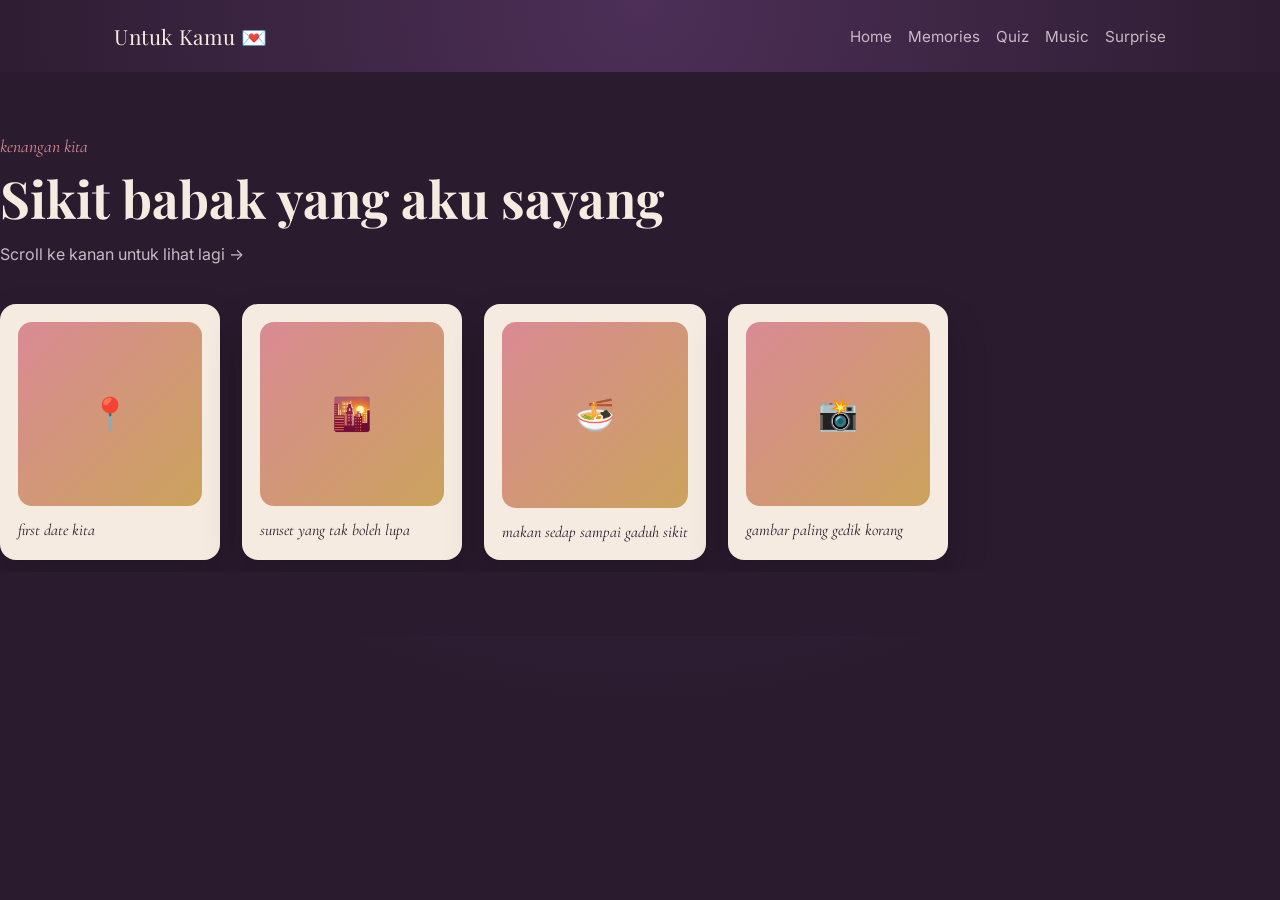
==== memories.html @ 42beefa0 "Prepare website and add README" ====
<!DOCTYPE html>
<html lang="ms">
<head>
<meta charset="UTF-8">
<meta name="viewport" content="width=device-width, initial-scale=1.0">
<title>Memories — Untuk Kamu 💌</title>
<link rel="preconnect" href="https://fonts.googleapis.com">
<link rel="preconnect" href="https://fonts.gstatic.com" crossorigin>
<link href="https://fonts.googleapis.com/css2?family=Cormorant+Garamond:ital,wght@0,400;0,600;1,500&family=Playfair+Display:wght@600;700&family=Inter:wght@400;500;600&display=swap" rel="stylesheet">
<link rel="stylesheet" href="styles.css">
</head>
<body>
<header class="page-header">
  <div class="site-brand">Untuk Kamu 💌</div>
  <nav class="site-nav">
    <a href="index.html">Home</a>
    <a href="memories.html">Memories</a>
    <a href="quiz.html">Quiz</a>
    <a href="music.html">Music</a>
    <a href="surprise.html">Surprise</a>
  </nav>
</header>
<section id="timeline">
  <div class="eyebrow">kenangan kita</div>
  <h1>Sikit babak yang aku sayang</h1>
  <p class="sub">Scroll ke kanan untuk lihat lagi →</p>
  <div class="thread">
    <div class="polaroid"><div class="photo">📍</div><div class="cap">first date kita</div></div>
    <div class="polaroid"><div class="photo">🌇</div><div class="cap">sunset yang tak boleh lupa</div></div>
    <div class="polaroid"><div class="photo">🍜</div><div class="cap">makan sedap sampai gaduh sikit</div></div>
    <div class="polaroid"><div class="photo">📸</div><div class="cap">gambar paling gedik korang</div></div>
  </div>
</section>
</body>
</html>
---- styles.css ----
:root {
  --bg: #2A1B2E;
  --bg-soft: #3A2740;
  --ink: #F5EBE0;
  --ink-dim: #C9B8C4;
  --gold: #CBA35C;
  --rose: #D98A94;
  --sage: #8FA283;
  --surface: rgba(245,235,224,0.12);
}

* {
  box-sizing: border-box;
}

html {
  scroll-behavior: smooth;
}

body {
  margin: 0;
  min-height: 100vh;
  font-family: 'Inter', sans-serif;
  color: var(--ink);
  background: radial-gradient(circle at top, #4d2f57 0%, var(--bg) 65%);
  overflow-x: hidden;
}

body.intro-active {
  overflow: hidden;
}

a {
  color: inherit;
  text-decoration: none;
}

.page-header {
  display: flex;
  justify-content: space-between;
  align-items: center;
  padding: 22px 24px;
  max-width: 1100px;
  margin: 0 auto;
}

.site-brand {
  font-family: 'Playfair Display', serif;
  font-size: 1.3rem;
  letter-spacing: 0.03em;
}

.site-nav {
  display: flex;
  gap: 16px;
  flex-wrap: wrap;
}

.site-nav a {
  color: var(--ink-dim);
  font-size: 0.95rem;
  transition: color 0.2s ease;
}

.site-nav a:hover {
  color: var(--gold);
}

.intro {
  position: fixed;
  inset: 0;
  z-index: 1000;
  min-height: 100vh;
  padding: 40px 24px;
  display: flex;
  flex-direction: column;
  align-items: center;
  justify-content: center;
  gap: 20px;
  text-align: center;
  background: radial-gradient(circle at top, rgba(74, 42, 86, 0.95), rgba(42, 27, 46, 1));
}

.intro h1 {
  font-family: 'Playfair Display', serif;
  font-size: clamp(2.4rem, 6vw, 4rem);
  margin: 0;
}

.intro p {
  max-width: 520px;
  line-height: 1.7;
  color: rgba(245,235,224,0.9);
}

.intro-message {
  display: flex;
  align-items: center;
  gap: 10px;
  font-family: 'Cormorant Garamond', serif;
  font-size: clamp(1rem, 3vw, 1.4rem);
  color: rgba(245,235,224,0.95);
}

.cursor {
  display: inline-block;
  animation: blink 1s steps(2, start) infinite;
}

@keyframes blink {
  to { visibility: hidden; }
}

.intro-button {
  border: none;
  border-radius: 999px;
  padding: 14px 28px;
  background: rgba(245,235,224,0.16);
  color: #fff;
  font-size: 1rem;
  cursor: pointer;
  transition: transform 0.2s ease, background 0.2s ease;
}

.intro-button:disabled {
  opacity: 0.55;
  cursor: not-allowed;
}

.intro-button:hover:not(:disabled) {
  transform: translateY(-2px);
  background: rgba(245,235,224,0.28);
}

.container {
  max-width: 1000px;
  margin: 0 auto;
  padding: 0 24px 48px;
}

main {
  max-width: 820px;
  margin: 0 auto;
}

section {
  padding: 64px 0;
}

.eyebrow {
  font-family: 'Cormorant Garamond', serif;
  font-style: italic;
  font-size: 1.1rem;
  color: var(--rose);
  margin-bottom: 12px;
}

h1,
h2 {
  font-family: 'Playfair Display', serif;
  font-weight: 700;
  line-height: 1.15;
  margin: 0;
}

h1 {
  font-size: clamp(2rem, 4vw, 3.6rem);
}

h2 {
  font-size: clamp(1.9rem, 3vw, 2.8rem);
}

p.sub,
.q-feedback,
.site-footer {
  color: var(--ink-dim);
}

#hero {
  background: radial-gradient(ellipse at top, var(--bg-soft) 0%, var(--bg) 70%);
  text-align: center;
  padding-bottom: 48px;
}

#hero .sub {
  margin: 16px auto 32px;
  max-width: 540px;
  font-size: 1.05rem;
}

.countdown {
  display: flex;
  gap: 18px;
  flex-wrap: wrap;
  justify-content: center;
}

.cd-box {
  min-width: 90px;
  background: rgba(245,235,224,0.08);
  border: 1px solid rgba(203,163,92,0.35);
  border-radius: 16px;
  padding: 18px 16px;
}

.cd-num {
  font-family: 'Playfair Display', serif;
  font-size: 2rem;
  color: var(--gold);
}

.cd-label {
  margin-top: 6px;
  color: var(--ink-dim);
  font-size: 0.75rem;
  letter-spacing: 0.12em;
  text-transform: uppercase;
}

#timeline {
  background: var(--bg);
}

.thread {
  display: flex;
  gap: 22px;
  overflow-x: auto;
  padding: 24px 0 12px;
  scroll-snap-type: x mandatory;
}

.polaroid {
  min-width: 220px;
  background: #F5EBE0;
  border-radius: 16px;
  padding: 18px;
  box-shadow: 0 20px 40px rgba(0,0,0,0.18);
  scroll-snap-align: center;
}

.polaroid .photo {
  width: 100%;
  aspect-ratio: 1 / 1;
  border-radius: 14px;
  display: grid;
  place-items: center;
  background: linear-gradient(135deg, #D98A94, #CBA35C);
  color: #2A1B2E;
  font-size: 2rem;
}

.polaroid .cap {
  margin-top: 14px;
  font-family: 'Cormorant Garamond', serif;
  color: #2A1B2E;
  font-size: 1rem;
  font-style: italic;
}

#quiz {
  background: var(--bg-soft);
}

.quiz-card {
  margin: 0 auto;
  max-width: 520px;
  background: rgba(245,235,224,0.06);
  border: 1px solid rgba(245,235,224,0.18);
  border-radius: 20px;
  padding: 32px 28px;
}

.q-progress {
  color: var(--ink-dim);
  letter-spacing: 0.1em;
  text-transform: uppercase;
  margin-bottom: 18px;
  font-size: 0.85rem;
}

.q-text {
  margin-bottom: 24px;
  font-size: 1.05rem;
}

.q-opt {
  width: 100%;
  display: block;
  border: 1px solid var(--ink-dim);
  background: transparent;
  color: var(--ink);
  padding: 14px 16px;
  border-radius: 14px;
  margin-bottom: 12px;
  text-align: left;
  cursor: pointer;
  transition: border-color 0.2s ease, background 0.2s ease;
}

.q-opt:hover {
  border-color: var(--gold);
}

.q-opt.correct {
  background: rgba(143,162,131,0.25);
  border-color: var(--sage);
}

.q-opt.wrong {
  background: rgba(196,112,122,0.25);
  border-color: rgba(196,112,122,0.45);
}

.q-score {
  font-family: 'Playfair Display', serif;
  font-size: 1.7rem;
  color: var(--gold);
  margin-bottom: 10px;
}

#reveal {
  background: radial-gradient(ellipse at bottom, var(--bg-soft) 0%, var(--bg) 70%);
}

.envelope {
  width: 150px;
  height: 100px;
  margin: 0 auto 32px;
  position: relative;
  cursor: pointer;
}

.env-body {
  position: absolute;
  inset: 0;
  background: var(--bg-soft);
  border: 1px solid var(--gold);
  border-radius: 14px;
}

.env-flap {
  position: absolute;
  top: 0;
  left: 0;
  right: 0;
  height: 55px;
  background: var(--rose);
  clip-path: polygon(0 0, 100% 0, 50% 100%);
  transform-origin: top;
  transition: transform 0.5s ease;
}

.envelope.open .env-flap {
  transform: rotateX(180deg);
}

.env-seal {
  position: absolute;
  top: 36px;
  left: 50%;
  transform: translateX(-50%);
  width: 36px;
  height: 36px;
  border-radius: 50%;
  background: var(--gold);
  display: grid;
  place-items: center;
  z-index: 1;
  transition: opacity 0.3s ease;
}

.envelope.open .env-seal {
  opacity: 0;
}

.letter {
  max-width: 520px;
  margin: 0 auto;
  opacity: 0;
  transform: translateY(16px);
  transition: opacity 0.6s ease, transform 0.6s ease;
}

.letter.show {
  opacity: 1;
  transform: translateY(0);
}

.letter h2 {
  color: var(--gold);
  margin-bottom: 18px;
}

.letter p {
  font-family: 'Cormorant Garamond', serif;
  color: var(--ink);
  font-size: 1.1rem;
  line-height: 1.7;
}

.wish {
  background: rgba(255,255,255,0.1);
  border: 1px solid rgba(255,255,255,0.16);
  border-radius: 16px;
  padding: 16px;
  margin: 10px 0;
  text-align: left;
}

.site-footer {
  text-align: center;
  color: var(--ink-dim);
  padding: 20px 0;
}

@media (max-width: 780px) {
  .intro {
    padding: 28px 18px;
  }

  .intro h1 {
    font-size: clamp(2.2rem, 8vw, 3rem);
  }

  .intro-message {
    font-size: 1.05rem;
  }

  .intro-button {
    width: min(100%, 320px);
  }

  .page-header {
    flex-direction: column;
    align-items: flex-start;
    gap: 14px;
    padding: 18px 16px;
  }

  .site-nav {
    width: 100%;
    justify-content: flex-start;
    gap: 12px;
  }

  .site-nav a {
    font-size: 0.92rem;
  }

  .container {
    padding: 0 16px 32px;
  }

  section {
    padding: 40px 0;
  }

  #hero .sub,
  .q-text,
  .q-feedback,
  .letter p {
    font-size: 0.98rem;
  }

  .countdown {
    gap: 12px;
  }

  .cd-box {
    min-width: 72px;
    padding: 14px 12px;
  }

  .polaroid {
    min-width: 180px;
  }

  .thread {
    gap: 16px;
    padding-bottom: 10px;
  }

  .quiz-card {
    padding: 26px 22px;
  }

  .envelope {
    width: 120px;
    height: 82px;
  }
}

canvas#confetti {
  position: fixed;
  top: 0;
  left: 0;
  width: 100%;
  height: 100%;
  pointer-events: none;
  z-index: 10;
}
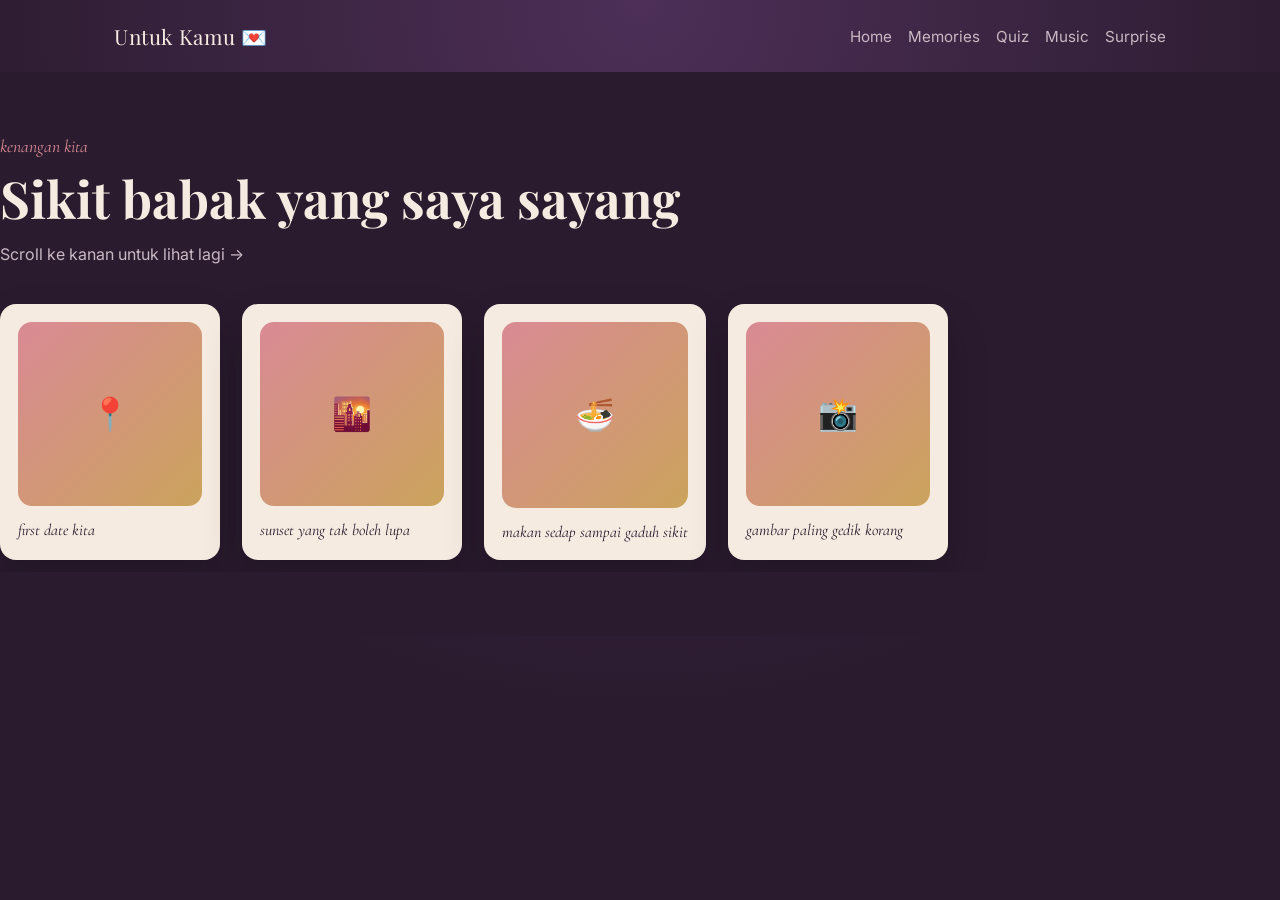
==== commit 91fe04cc: "update website" ====
--- a/memories.html
+++ b/memories.html
@@ -22,7 +22,7 @@
 </header>
 <section id="timeline">
   <div class="eyebrow">kenangan kita</div>
-  <h1>Sikit babak yang aku sayang</h1>
+  <h1>Sikit babak yang saya sayang</h1>
   <p class="sub">Scroll ke kanan untuk lihat lagi →</p>
   <div class="thread">
     <div class="polaroid"><div class="photo">📍</div><div class="cap">first date kita</div></div>
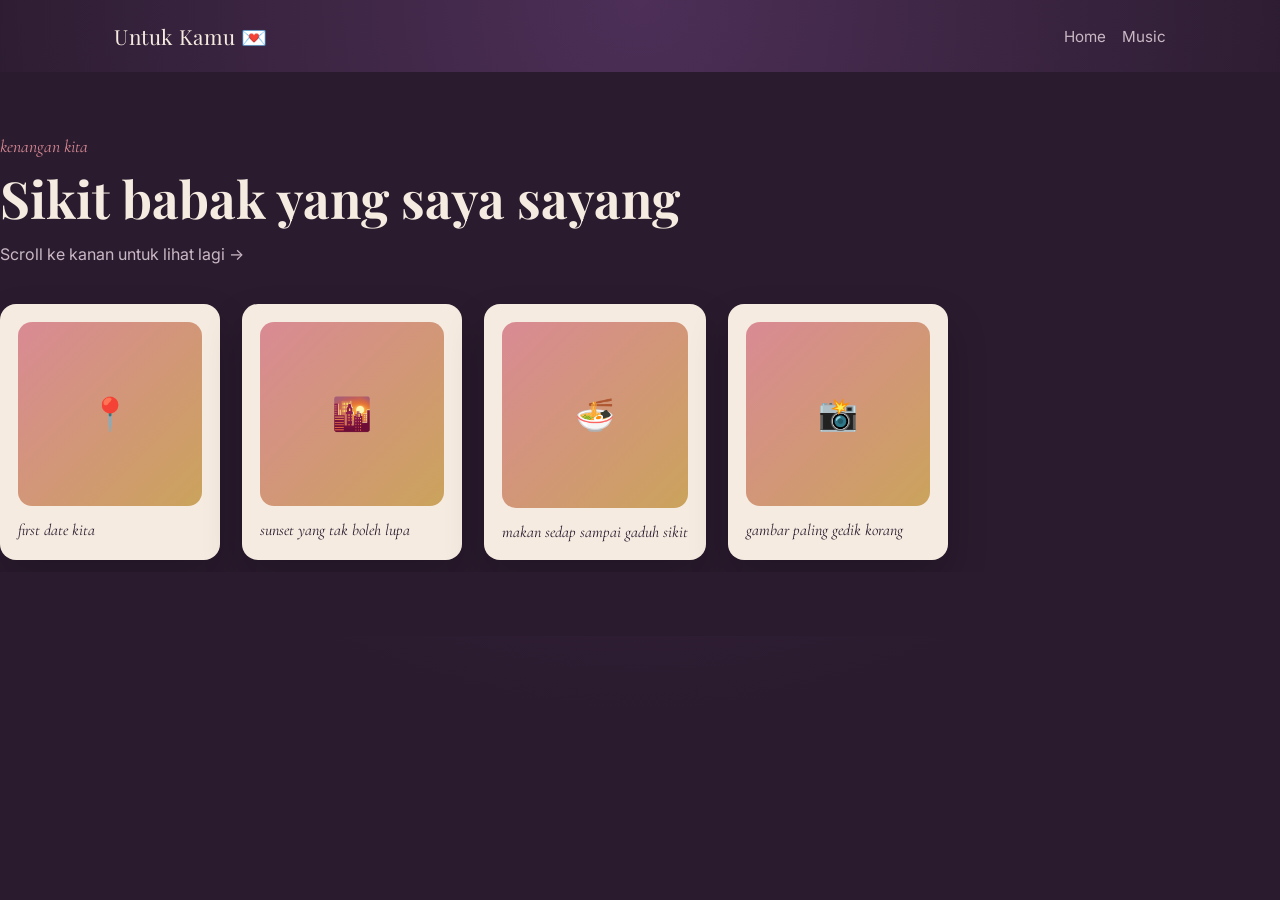
==== commit 3a23bc5f: "update website" ====
--- a/memories.html
+++ b/memories.html
@@ -14,10 +14,7 @@
   <div class="site-brand">Untuk Kamu 💌</div>
   <nav class="site-nav">
     <a href="index.html">Home</a>
-    <a href="memories.html">Memories</a>
-    <a href="quiz.html">Quiz</a>
     <a href="music.html">Music</a>
-    <a href="surprise.html">Surprise</a>
   </nav>
 </header>
 <section id="timeline">
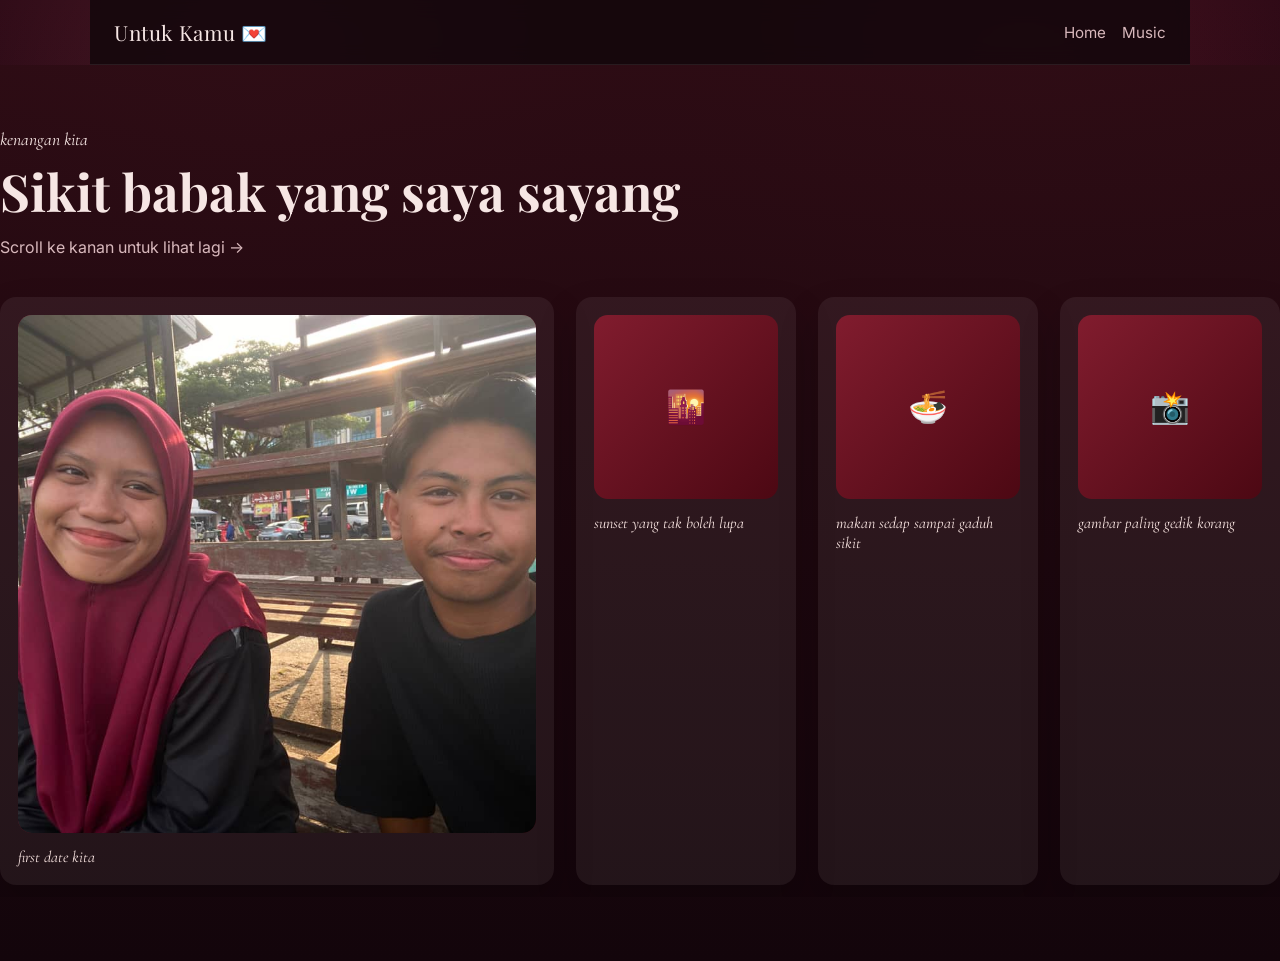
==== commit ea15d2b1: "Refactor code structure for improved readability and maintainability" ====
--- a/memories.html
+++ b/memories.html
@@ -22,7 +22,10 @@
   <h1>Sikit babak yang saya sayang</h1>
   <p class="sub">Scroll ke kanan untuk lihat lagi →</p>
   <div class="thread">
-    <div class="polaroid"><div class="photo">📍</div><div class="cap">first date kita</div></div>
+    <div class="polaroid">
+      <div class="photo"><img src="date.jpeg" alt="First date" /></div>
+      <div class="cap">first date kita</div>
+    </div>
     <div class="polaroid"><div class="photo">🌇</div><div class="cap">sunset yang tak boleh lupa</div></div>
     <div class="polaroid"><div class="photo">🍜</div><div class="cap">makan sedap sampai gaduh sikit</div></div>
     <div class="polaroid"><div class="photo">📸</div><div class="cap">gambar paling gedik korang</div></div>
--- a/styles.css
+++ b/styles.css
@@ -1,12 +1,13 @@
 :root {
-  --bg: #2A1B2E;
-  --bg-soft: #3A2740;
-  --ink: #F5EBE0;
-  --ink-dim: #C9B8C4;
-  --gold: #CBA35C;
-  --rose: #D98A94;
-  --sage: #8FA283;
-  --surface: rgba(245,235,224,0.12);
+  --bg: #2a0812;
+  --bg-soft: #531520;
+  --ink: #f6e6e4;
+  --ink-dim: #d8b8bc;
+  --accent: #d63e53;
+  --accent-soft: #8f1c2c;
+  --surface: rgba(246,230,228,0.12);
+  --card: rgba(255,255,255,0.08);
+  --shadow: rgba(0,0,0,0.24);
 }
 
 * {
@@ -250,12 +251,131 @@
   font-size: 2rem;
 }
 
+.polaroid .photo img {
+  width: 100%;
+  height: 100%;
+  object-fit: cover;
+  display: block;
+  border-radius: 14px;
+}
 .polaroid .cap {
   margin-top: 14px;
   font-family: 'Cormorant Garamond', serif;
-  color: #2A1B2E;
+  color: #f7e3e0;
   font-size: 1rem;
   font-style: italic;
+}
+
+.audio-banner {
+  max-width: 1000px;
+  margin: 0 auto 32px;
+  padding: 24px 28px;
+  border-radius: 28px;
+  background: rgba(255,255,255,0.08);
+  border: 1px solid rgba(255,255,255,0.12);
+  box-shadow: 0 28px 70px rgba(0,0,0,0.22);
+  display: flex;
+  align-items: center;
+  justify-content: space-between;
+  gap: 24px;
+}
+
+.audio-banner .audio-info {
+  max-width: 620px;
+}
+
+.audio-banner .eyebrow {
+  margin-bottom: 10px;
+  color: #f7d6d8;
+}
+
+.audio-banner h2 {
+  font-size: clamp(1.4rem, 2.5vw, 2rem);
+  margin: 0;
+  color: #fff;
+}
+
+.audio-banner p {
+  margin: 10px 0 0;
+  color: var(--ink-dim);
+  line-height: 1.7;
+}
+
+.audio-toggle {
+  border: none;
+  border-radius: 999px;
+  padding: 14px 24px;
+  background: linear-gradient(135deg, #e15d70, #b21d34);
+  color: #fff;
+  font-weight: 700;
+  cursor: pointer;
+  box-shadow: 0 12px 30px rgba(178, 29, 52, 0.35);
+  transition: transform 0.2s ease, opacity 0.2s ease;
+}
+
+.audio-toggle:hover {
+  transform: translateY(-2px);
+}
+
+body {
+  background: radial-gradient(circle at 20% 10%, rgba(255, 118, 135, 0.15), transparent 25%),
+              radial-gradient(circle at 80% 10%, rgba(214, 62, 83, 0.16), transparent 25%),
+              radial-gradient(circle at 50% 50%, rgba(0,0,0,0.30), transparent 40%),
+              linear-gradient(180deg, #2b0915 0%, #12040c 100%);
+}
+
+.page-header {
+  background: rgba(20, 7, 12, 0.88);
+  border-bottom: 1px solid rgba(255,255,255,0.08);
+  padding: 18px 24px;
+  position: sticky;
+  top: 0;
+  backdrop-filter: blur(10px);
+  z-index: 20;
+}
+
+body.intro-active {
+  overflow: hidden;
+}
+
+#timeline,
+#quiz,
+#reveal {
+  background: linear-gradient(180deg, rgba(45, 12, 20, 0.94), rgba(19, 5, 11, 0.98));
+}
+
+.cd-box {
+  background: rgba(255,255,255,0.06);
+  border: 1px solid rgba(255,255,255,0.12);
+}
+
+.cd-num {
+  color: #ff8aac;
+}
+
+.polaroid {
+  background: rgba(255,255,255,0.06);
+}
+
+.polaroid .photo {
+  background: linear-gradient(135deg, #811c2e, #4c0813);
+  color: #f9e7e4;
+}
+
+.q-opt {
+  border-color: rgba(255,255,255,0.12);
+}
+
+.q-opt.correct {
+  background: rgba(221, 116, 129, 0.28);
+}
+
+.q-opt.wrong {
+  background: rgba(143, 33, 46, 0.32);
+}
+
+.q-input {
+  background: rgba(255,255,255,0.05);
 }
 
 #quiz {
